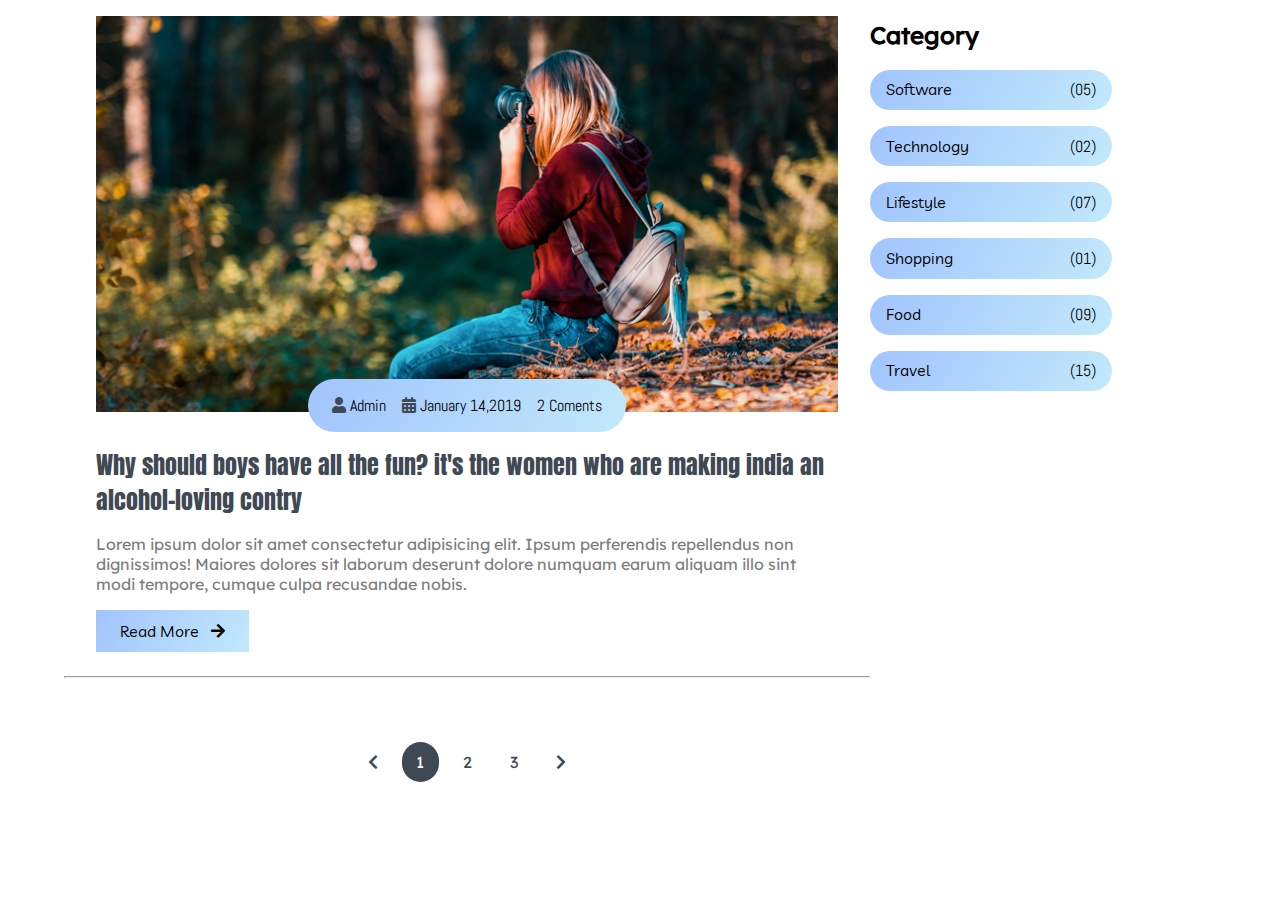
==== component.html @ bc43687c "Add sidebar Category section" ====
<!DOCTYPE html>
<html lang="en">

<head>
    <meta charset="UTF-8">
    <meta name="viewport" content="width=device-width, initial-scale=1.0">
    <meta http-equiv="X-UA-Compatible" content="ie=edge">
    <title>HanaBlog Component</title>
    
    <!-- Font Awesome Icons -->
    <link rel="stylesheet" href="./css/all.css">
    
    <!-- Fonts -->
    <link rel="stylesheet" href="./css/fonts.css">

    <link rel="stylesheet" href="./css/main.css">
</head>

<body>
    <main class="main">
        <div class="container">
            <!-- Component Post -->
            <section class="site-content">
                <div class="posts">
                    <div class="post-content">
                        <div class="post-image">
                            <div>
                                <img class="img" src="./assets/Blog-post/blog1.png" alt="blog">
                            </div>
                            <div class="post-info flex-row">
                                <span><i class="fas fa-user text-gray"></i>&nbsp;Admin</span>
                                <span><i class="fas fa-calendar-alt text-gray"></i>&nbsp;January 14,2019</span>
                                <span>2 Coments</span>
                            </div>
                        </div>
                        <div class="post-title">
                            <a href="#">
                                Why should boys have all the fun? it's
                                the women who are making india an alcohol-loving contry
                            </a>
                            <p>Lorem ipsum dolor sit amet consectetur adipisicing elit.
                                Ipsum perferendis repellendus non dignissimos!
                                Maiores dolores sit laborum deserunt dolore numquam earum
                                aliquam illo sint modi tempore, cumque culpa recusandae nobis.
                            </p>
                            <button class="btn post-btn">Read More &nbsp; <i class="fas fa-arrow-right"></i></button>
                        </div>
                    </div>
                    <hr>
                    <div class="pagination flex-row">
                        <a href="#"><i class="fas fa-chevron-left"></i></a>
                        <a href="#" class="pages active">1</a>
                        <a href="#" class="pages">2</a>
                        <a href="#" class="pages">3</a>
                        <a href="#"><i class="fas fa-chevron-right"></i></a>
                    </div>
                </div>
                <aside class="sidebar">
                    <div class="category">
                        <h2>Category</h2>
                        <ul class="category-list">
                            <li class="list-items">
                                <a href="#">software<span>(05)</span></a>                                
                            </li>
                            <li class="list-items">
                                <a href="#">technology<span>(02)</span></a>                                
                            </li>
                            <li class="list-items">
                                <a href="#">lifestyle<span>(07)</span></a>                                
                            </li>
                            <li class="list-items">
                                <a href="#">shopping<span>(01)</span></a>                                
                            </li>
                            <li class="list-items">
                                <a href="#">food<span>(09)</span></a>                                
                            </li>
                            <li class="list-items">
                                <a href="#">travel<span>(15)</span></a>                                
                            </li>
                        </ul>
                    </div>
                </aside>
            </section>
        </div>
    </main>

</body>

</html>
---- css/fonts.css ----
/* font-family: Abel */
@font-face {
    font-family: Abel;
    src: url('../fonts/Abel/Abel-Regular.ttf');
}

/* font-family: Anton */
@font-face {
    font-family: Anton;
    src: url('../fonts/Anton/Anton-Regular.ttf');
}

/* font-family: Josefin */
@font-face {
    font-family: Josefin;
    src: url('../fonts/Josefin_Sans/JosefinSans-Regular.ttf');
}

/* font-family: Lexend */
@font-face {
    font-family: Lexend;
    src: url('../fonts/Lexend_Deca/LexendDeca-Regular.ttf');
}

/* font-family: Lexend */
@font-face {
    font-family: Livvic;
    src: url('../fonts/Livvic/Livvic-Regular.ttf');
}
---- css/main.css ----
/* import all component */

@import url('../css/header.css');
@import url('../css/site-title.css');
@import url('../css/blog-carousel.css');
@import url('../css/post-content.css');
@import url('../css/sidebar.css');

* {
    box-sizing: border-box;
}

body {
    margin: 0;
    padding: 0;
    overflow-x: hidden;
}

:root {

    /* theme colors */
    --text-gray: #3f4954;
    --text-light: #686666da;
    --bg-color: #0f0f0f;
    --white: #ffffff;
    --midnight: #104f55;

    /* gradient colors */
    --sky: linear-gradient(120deg, #a1c4fd 0%, #c2e9fb 100%);

    /* theme font-family */
    --Abel: 'Abel', cursive;
    --Anton: 'Anton', cursive;
    --Josefin: 'Josefin', cursive;
    --Lexend: 'Lexend', cursive;
    --Livvic: 'Livvic', cursive;
}

/* Global */
a {
    text-decoration: none;
    color: var(--text-gray);
}

ul {
    margin: 0;
    padding: 0;
    list-style-type: none;
}

.flex-row {
    display: flex;
    flex-direction: row;
    flex-wrap: wrap;
}

h1 {
    font-family: var(--Lexend);
    font-size: 2.5rem;
}

h2 {
    font-family: var(--Lexend);
}

h3 {
    font-family: var(--Abel);
    font-size: 1.3rem;
}

p {
    font-family: var(--Lexend);
    color: var(--text-light);
}

img {
    width: 100%;
}

.text-gray {
    color: var(--text-gray);
}

span {
    font-family: var(--Abel);
}

.btn {
    border: none;
    border-radius: 2rem;
    padding: 1rem 3rem;
    font-size: 1rem;
    font-family: var(--Livvic);
    cursor: pointer;
}

.container {
    margin: 0 5vw;
}
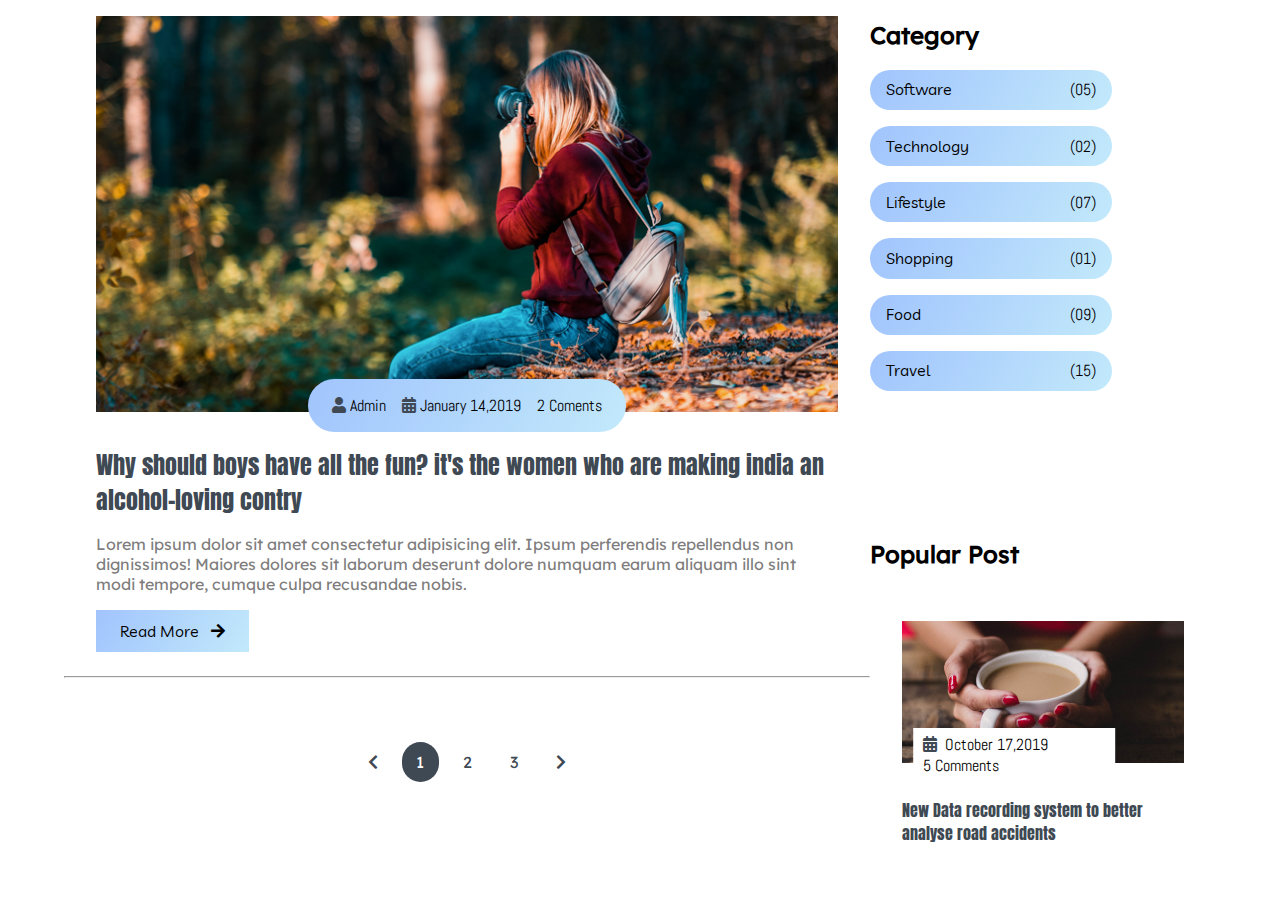
==== commit f2d5c4af: "Add popular posts in sidebar" ====
--- a/component.html
+++ b/component.html
@@ -79,6 +79,26 @@
                             </li>
                         </ul>
                     </div>
+                    <div class="popular-post">
+                        <h2>Popular Post</h2>
+                        <div class="post-content">
+                            <div class="post-image">
+                                <div>
+                                    <img src="./assets/popular-post/m-blog-1.jpg" alt="blog">
+                                </div>
+                                <div class="post-info flex-row">
+                                    <span>
+                                        <i class="fas fa-calendar-alt text-gray"></i>
+                                        &nbsp;October 17,2019
+                                    </span>
+                                    <span>5 Comments</span>
+                                </div>
+                            </div>
+                            <div class="post-title">
+                                <a href="#">New Data recording system to better analyse road accidents</a>
+                            </div>
+                        </div>
+                    </div>
                 </aside>
             </section>
         </div>
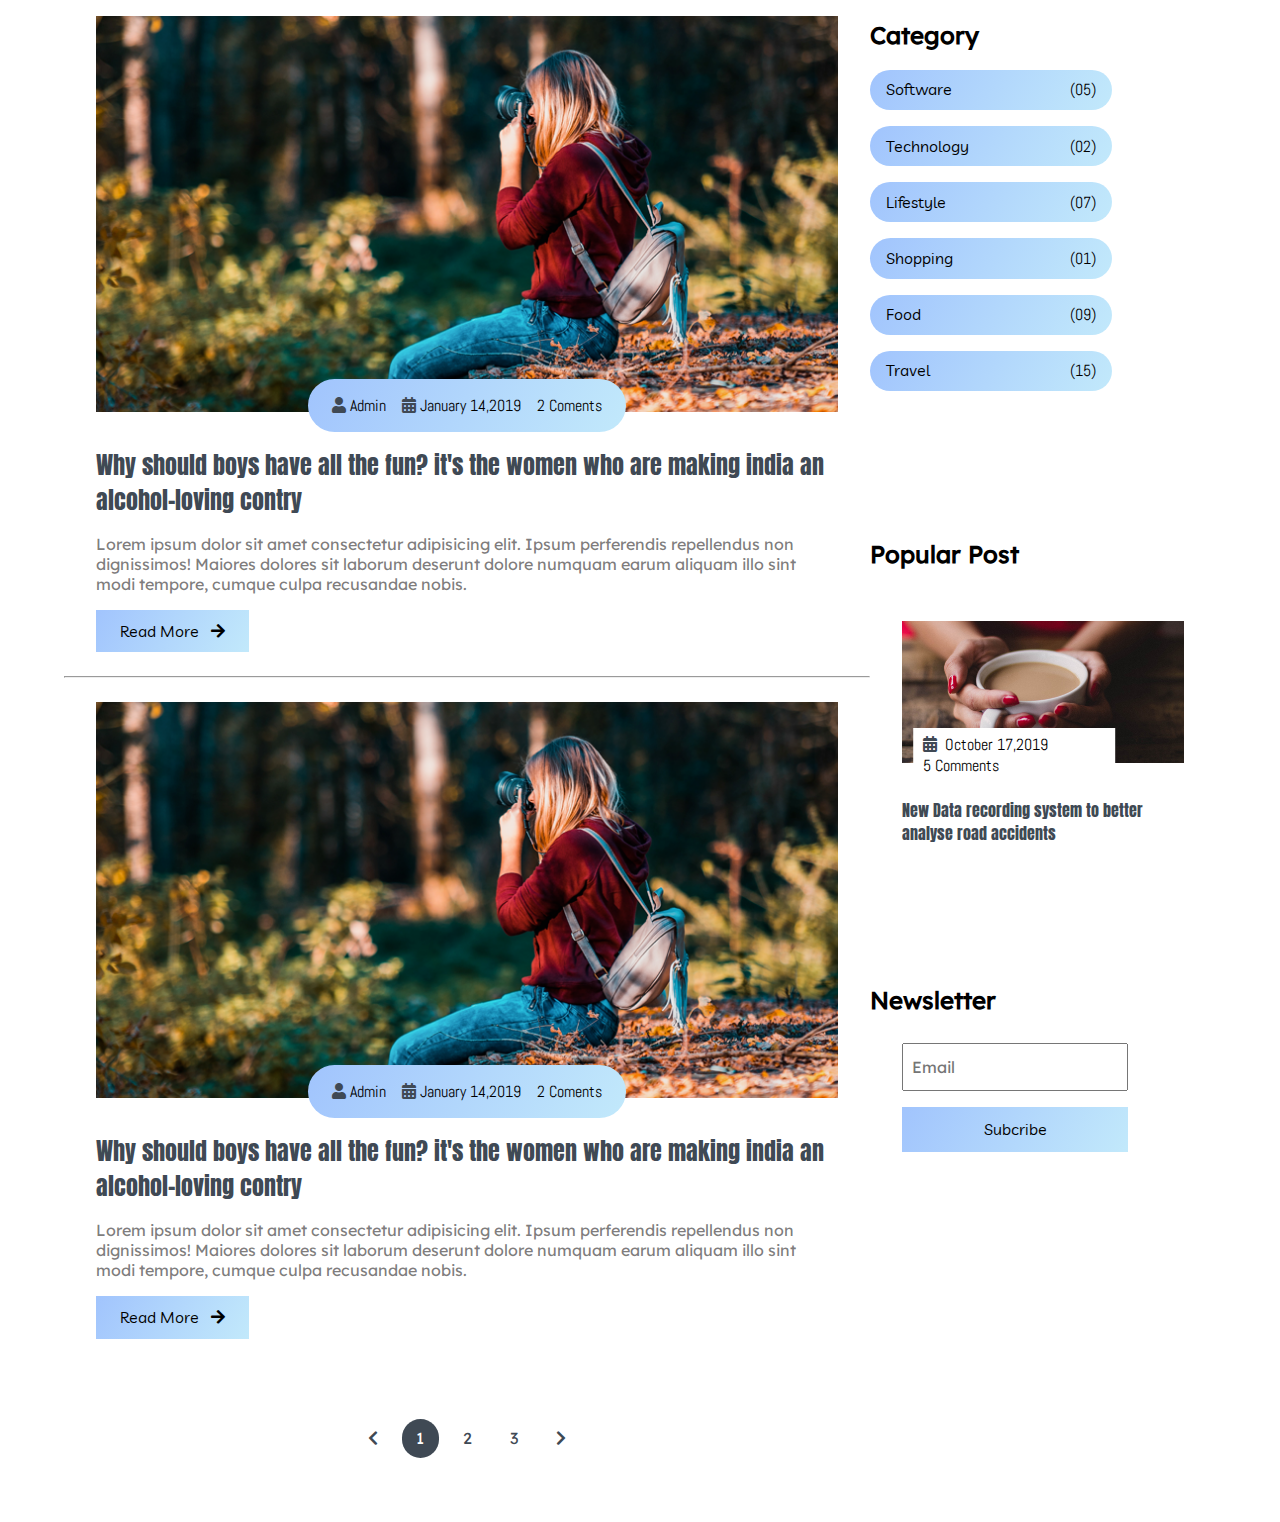
==== commit 9bf68335: "Add newsletter in sidebar" ====
--- a/component.html
+++ b/component.html
@@ -47,6 +47,30 @@
                         </div>
                     </div>
                     <hr>
+                    <div class="post-content">
+                        <div class="post-image">
+                            <div>
+                                <img class="img" src="./assets/Blog-post/blog1.png" alt="blog">
+                            </div>
+                            <div class="post-info flex-row">
+                                <span><i class="fas fa-user text-gray"></i>&nbsp;Admin</span>
+                                <span><i class="fas fa-calendar-alt text-gray"></i>&nbsp;January 14,2019</span>
+                                <span>2 Coments</span>
+                            </div>
+                        </div>
+                        <div class="post-title">
+                            <a href="#">
+                                Why should boys have all the fun? it's
+                                the women who are making india an alcohol-loving contry
+                            </a>
+                            <p>Lorem ipsum dolor sit amet consectetur adipisicing elit.
+                                Ipsum perferendis repellendus non dignissimos!
+                                Maiores dolores sit laborum deserunt dolore numquam earum
+                                aliquam illo sint modi tempore, cumque culpa recusandae nobis.
+                            </p>
+                            <button class="btn post-btn">Read More &nbsp; <i class="fas fa-arrow-right"></i></button>
+                        </div>
+                    </div>
                     <div class="pagination flex-row">
                         <a href="#"><i class="fas fa-chevron-left"></i></a>
                         <a href="#" class="pages active">1</a>
@@ -84,7 +108,7 @@
                         <div class="post-content">
                             <div class="post-image">
                                 <div>
-                                    <img src="./assets/popular-post/m-blog-1.jpg" alt="blog">
+                                    <img class="img" src="./assets/popular-post/m-blog-1.jpg" alt="blog">
                                 </div>
                                 <div class="post-info flex-row">
                                     <span>
@@ -99,6 +123,13 @@
                             </div>
                         </div>
                     </div>
+                    <div class="newsletter">
+                        <h2>Newsletter</h2>
+                        <div class="form-element">
+                            <input type="text" class="input-element" placeholder="Email">
+                            <button class="btn form-btn">Subcribe</button>
+                        </div>
+                    </div>
                 </aside>
             </section>
         </div>
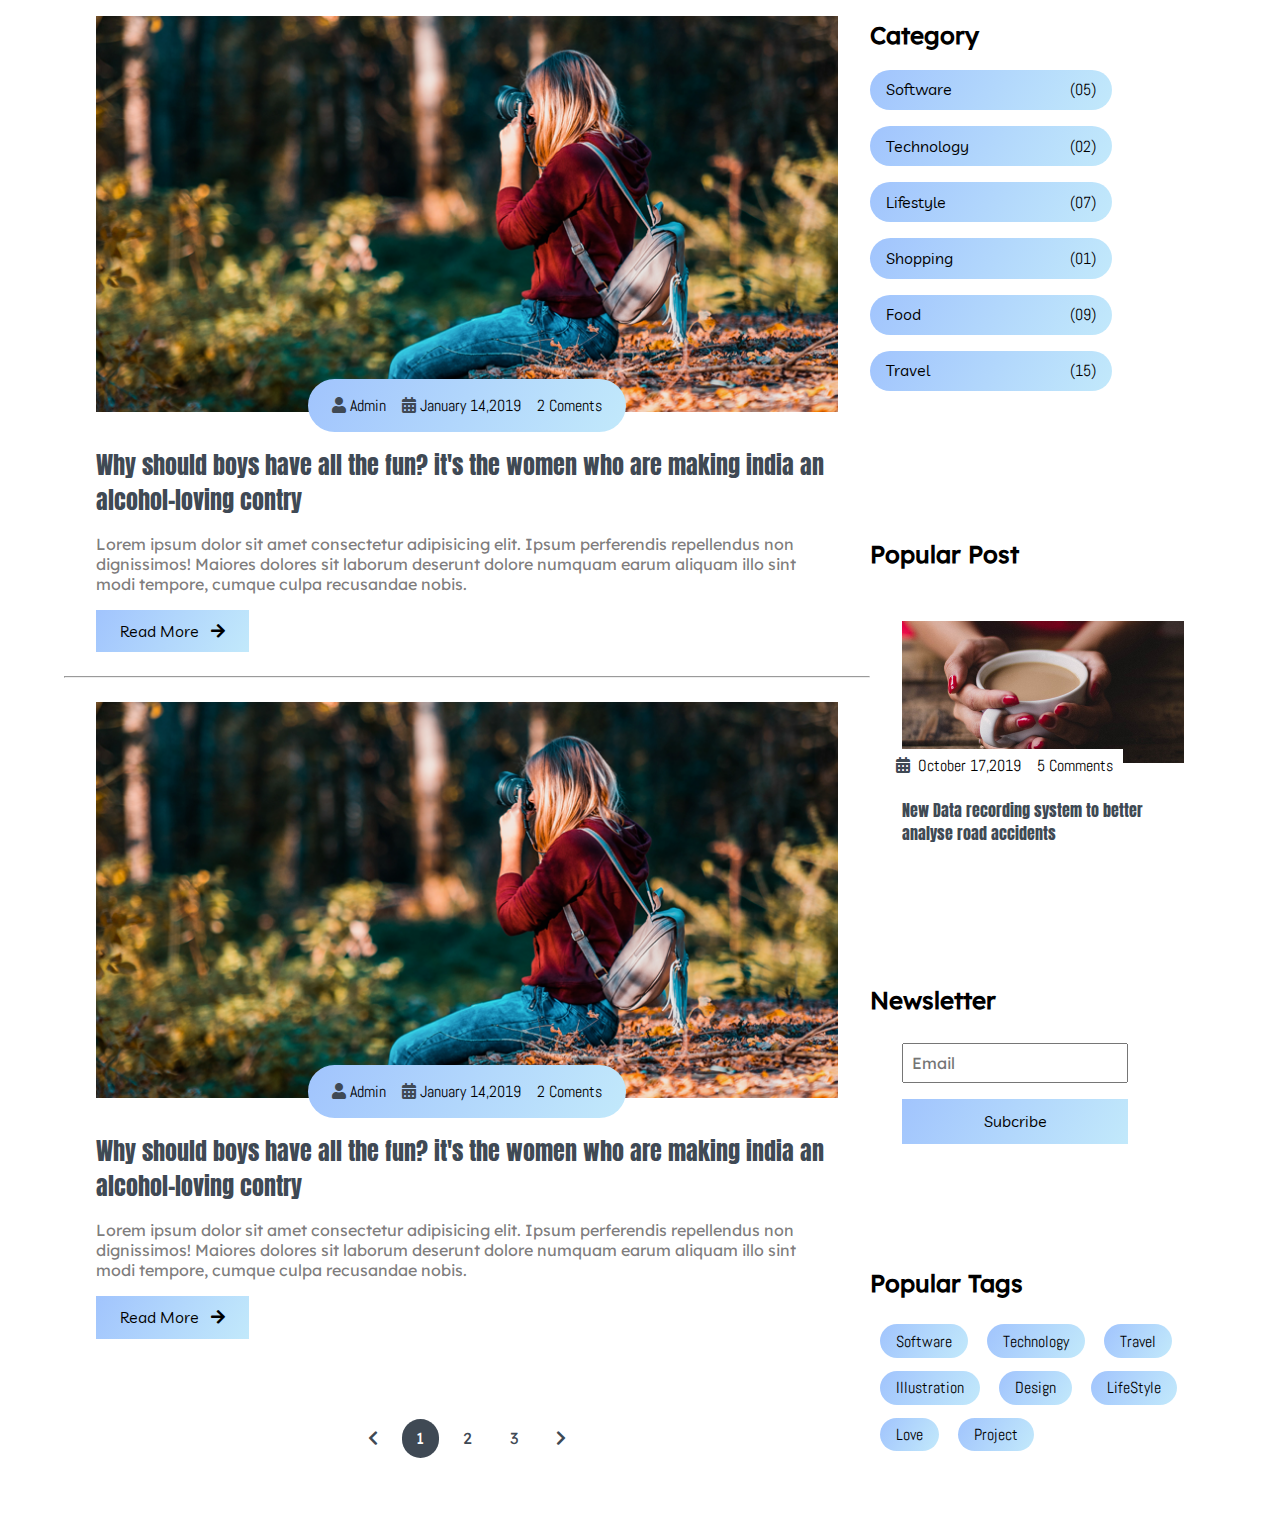
==== commit 1eb2725d: "Add popular tags in sidebar" ====
--- a/component.html
+++ b/component.html
@@ -130,6 +130,19 @@
                             <button class="btn form-btn">Subcribe</button>
                         </div>
                     </div>
+                    <div class="popular-tags">
+                        <h2>Popular Tags</h2>
+                        <div class="tags flex-row">
+                            <a href="#" class="tag">Software</a>
+                            <a href="#" class="tag">Technology</a>
+                            <a href="#" class="tag">Travel</a>
+                            <a href="#" class="tag">Illustration</a>
+                            <a href="#" class="tag">Design</a>
+                            <a href="#" class="tag">LifeStyle</a>
+                            <a href="#" class="tag">Love</a>
+                            <a href="#" class="tag">Project</a>
+                        </div>
+                    </div>
                 </aside>
             </section>
         </div>
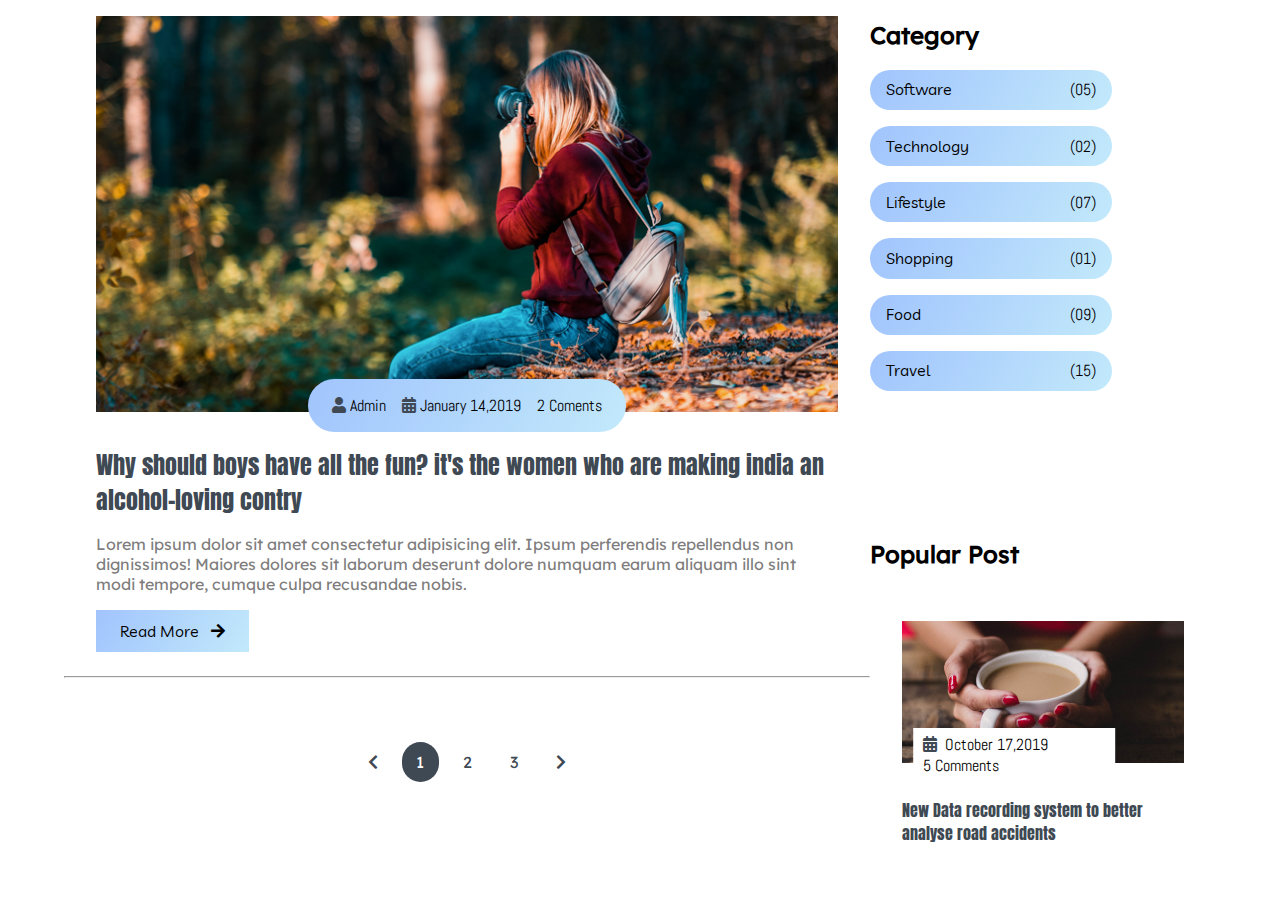
==== commit 2db54b2f: "Merge pull request #7 from TuanAndrea/feature/sidebar-popular-post" ====
--- a/component.html
+++ b/component.html
@@ -47,30 +47,6 @@
                         </div>
                     </div>
                     <hr>
-                    <div class="post-content">
-                        <div class="post-image">
-                            <div>
-                                <img class="img" src="./assets/Blog-post/blog1.png" alt="blog">
-                            </div>
-                            <div class="post-info flex-row">
-                                <span><i class="fas fa-user text-gray"></i>&nbsp;Admin</span>
-                                <span><i class="fas fa-calendar-alt text-gray"></i>&nbsp;January 14,2019</span>
-                                <span>2 Coments</span>
-                            </div>
-                        </div>
-                        <div class="post-title">
-                            <a href="#">
-                                Why should boys have all the fun? it's
-                                the women who are making india an alcohol-loving contry
-                            </a>
-                            <p>Lorem ipsum dolor sit amet consectetur adipisicing elit.
-                                Ipsum perferendis repellendus non dignissimos!
-                                Maiores dolores sit laborum deserunt dolore numquam earum
-                                aliquam illo sint modi tempore, cumque culpa recusandae nobis.
-                            </p>
-                            <button class="btn post-btn">Read More &nbsp; <i class="fas fa-arrow-right"></i></button>
-                        </div>
-                    </div>
                     <div class="pagination flex-row">
                         <a href="#"><i class="fas fa-chevron-left"></i></a>
                         <a href="#" class="pages active">1</a>
@@ -108,7 +84,7 @@
                         <div class="post-content">
                             <div class="post-image">
                                 <div>
-                                    <img class="img" src="./assets/popular-post/m-blog-1.jpg" alt="blog">
+                                    <img src="./assets/popular-post/m-blog-1.jpg" alt="blog">
                                 </div>
                                 <div class="post-info flex-row">
                                     <span>
@@ -123,26 +99,6 @@
                             </div>
                         </div>
                     </div>
-                    <div class="newsletter">
-                        <h2>Newsletter</h2>
-                        <div class="form-element">
-                            <input type="text" class="input-element" placeholder="Email">
-                            <button class="btn form-btn">Subcribe</button>
-                        </div>
-                    </div>
-                    <div class="popular-tags">
-                        <h2>Popular Tags</h2>
-                        <div class="tags flex-row">
-                            <a href="#" class="tag">Software</a>
-                            <a href="#" class="tag">Technology</a>
-                            <a href="#" class="tag">Travel</a>
-                            <a href="#" class="tag">Illustration</a>
-                            <a href="#" class="tag">Design</a>
-                            <a href="#" class="tag">LifeStyle</a>
-                            <a href="#" class="tag">Love</a>
-                            <a href="#" class="tag">Project</a>
-                        </div>
-                    </div>
                 </aside>
             </section>
         </div>
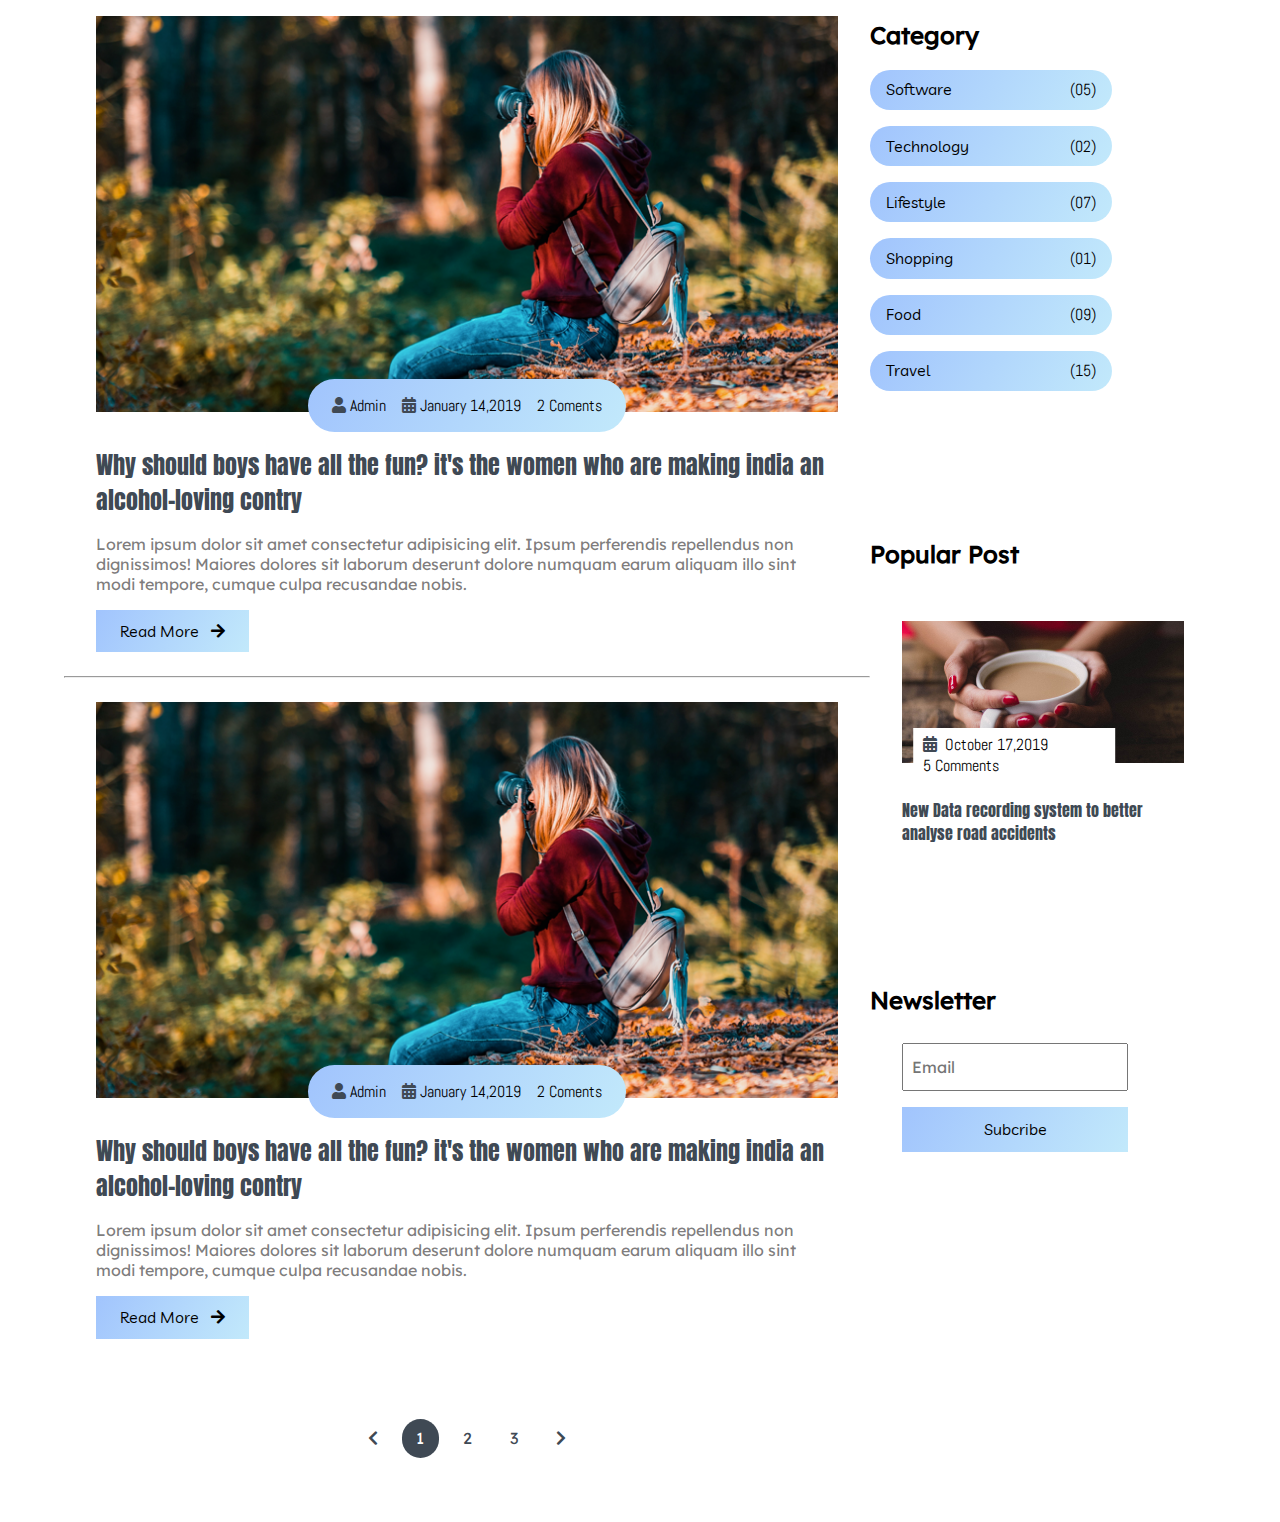
==== commit 467a1f4f: "Merge pull request #6 from TuanAndrea/feature/sidebar-newsletter" ====
--- a/component.html
+++ b/component.html
@@ -47,6 +47,30 @@
                         </div>
                     </div>
                     <hr>
+                    <div class="post-content">
+                        <div class="post-image">
+                            <div>
+                                <img class="img" src="./assets/Blog-post/blog1.png" alt="blog">
+                            </div>
+                            <div class="post-info flex-row">
+                                <span><i class="fas fa-user text-gray"></i>&nbsp;Admin</span>
+                                <span><i class="fas fa-calendar-alt text-gray"></i>&nbsp;January 14,2019</span>
+                                <span>2 Coments</span>
+                            </div>
+                        </div>
+                        <div class="post-title">
+                            <a href="#">
+                                Why should boys have all the fun? it's
+                                the women who are making india an alcohol-loving contry
+                            </a>
+                            <p>Lorem ipsum dolor sit amet consectetur adipisicing elit.
+                                Ipsum perferendis repellendus non dignissimos!
+                                Maiores dolores sit laborum deserunt dolore numquam earum
+                                aliquam illo sint modi tempore, cumque culpa recusandae nobis.
+                            </p>
+                            <button class="btn post-btn">Read More &nbsp; <i class="fas fa-arrow-right"></i></button>
+                        </div>
+                    </div>
                     <div class="pagination flex-row">
                         <a href="#"><i class="fas fa-chevron-left"></i></a>
                         <a href="#" class="pages active">1</a>
@@ -84,7 +108,7 @@
                         <div class="post-content">
                             <div class="post-image">
                                 <div>
-                                    <img src="./assets/popular-post/m-blog-1.jpg" alt="blog">
+                                    <img class="img" src="./assets/popular-post/m-blog-1.jpg" alt="blog">
                                 </div>
                                 <div class="post-info flex-row">
                                     <span>
@@ -99,6 +123,14 @@
                             </div>
                         </div>
                     </div>
+                    <div class="newsletter">
+                        <h2>Newsletter</h2>
+                        <div class="form-element">
+                            <input type="text" class="input-element" placeholder="Email">
+                            <button class="btn form-btn">Subcribe</button>
+                        </div>
+                    </div>
+                    
                 </aside>
             </section>
         </div>
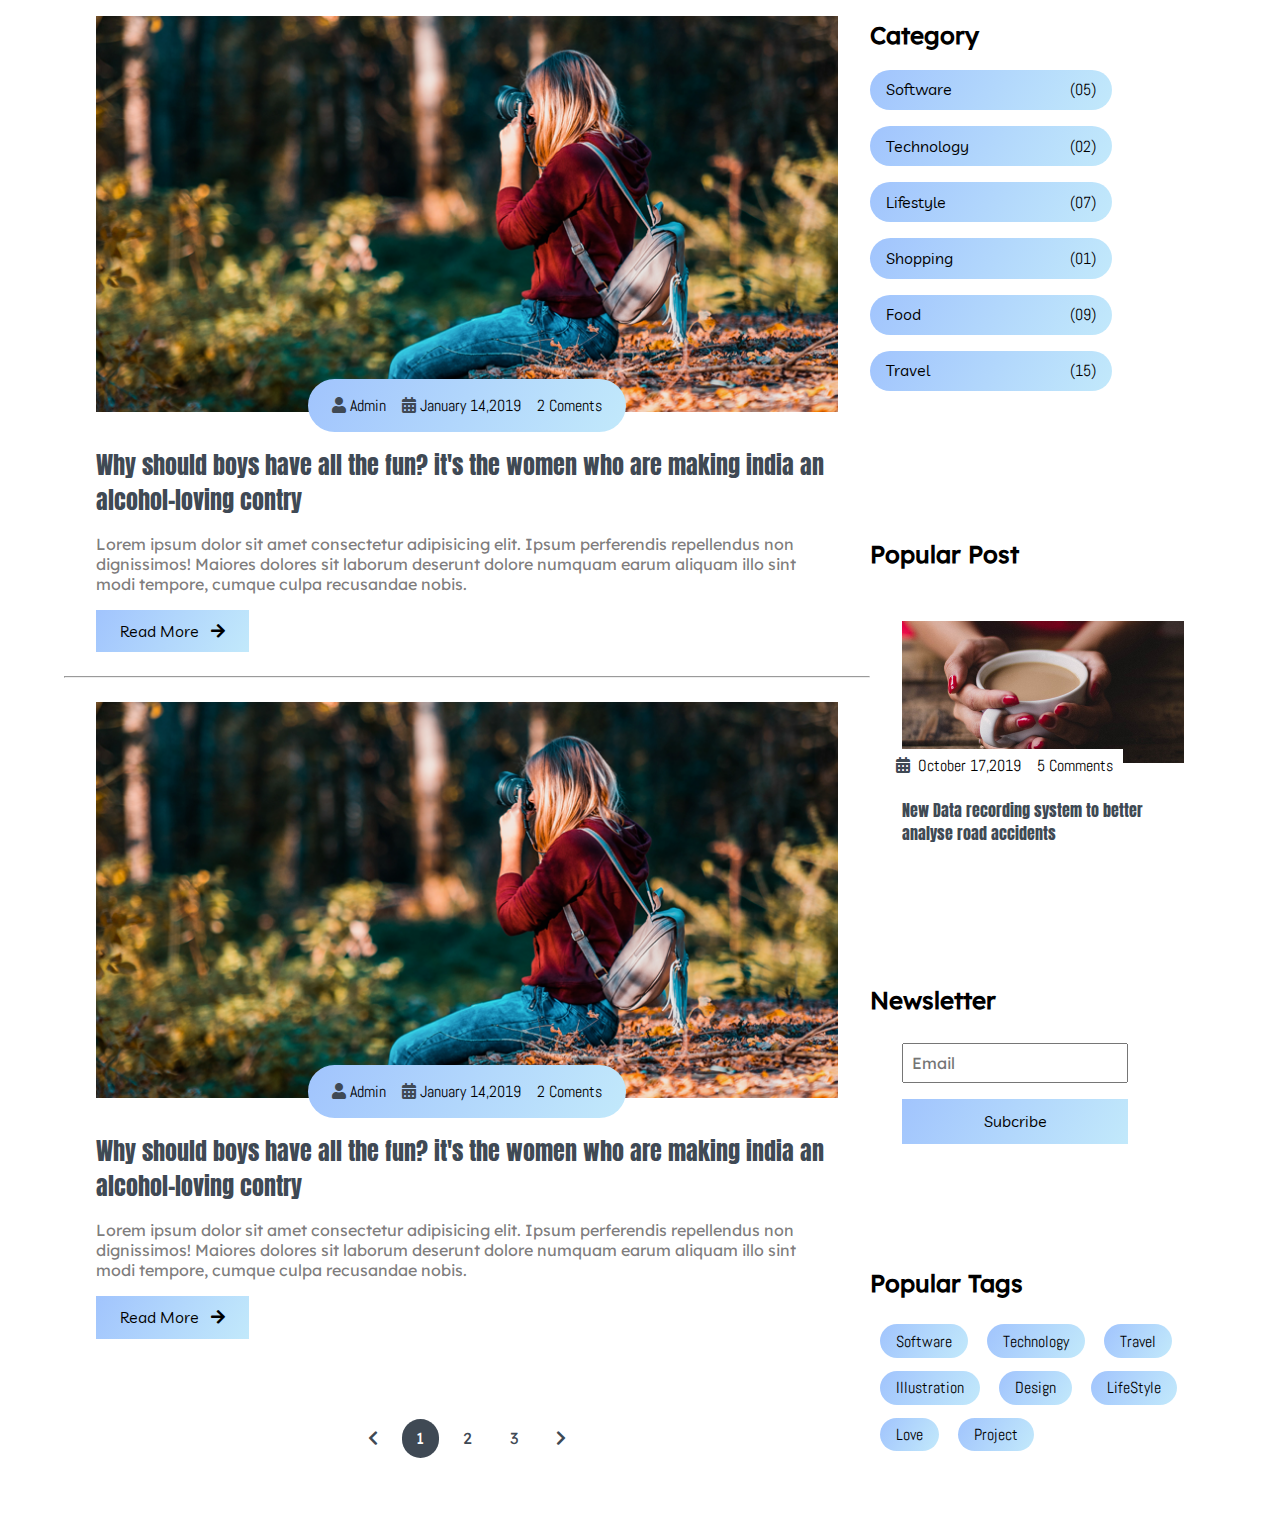
==== commit a07613b2: "Merge pull request #8 from TuanAndrea/feature/sidebar-popular-tags" ====
--- a/component.html
+++ b/component.html
@@ -130,7 +130,19 @@
                             <button class="btn form-btn">Subcribe</button>
                         </div>
                     </div>
-                    
+                    <div class="popular-tags">
+                        <h2>Popular Tags</h2>
+                        <div class="tags flex-row">
+                            <a href="#" class="tag">Software</a>
+                            <a href="#" class="tag">Technology</a>
+                            <a href="#" class="tag">Travel</a>
+                            <a href="#" class="tag">Illustration</a>
+                            <a href="#" class="tag">Design</a>
+                            <a href="#" class="tag">LifeStyle</a>
+                            <a href="#" class="tag">Love</a>
+                            <a href="#" class="tag">Project</a>
+                        </div>
+                    </div>
                 </aside>
             </section>
         </div>
